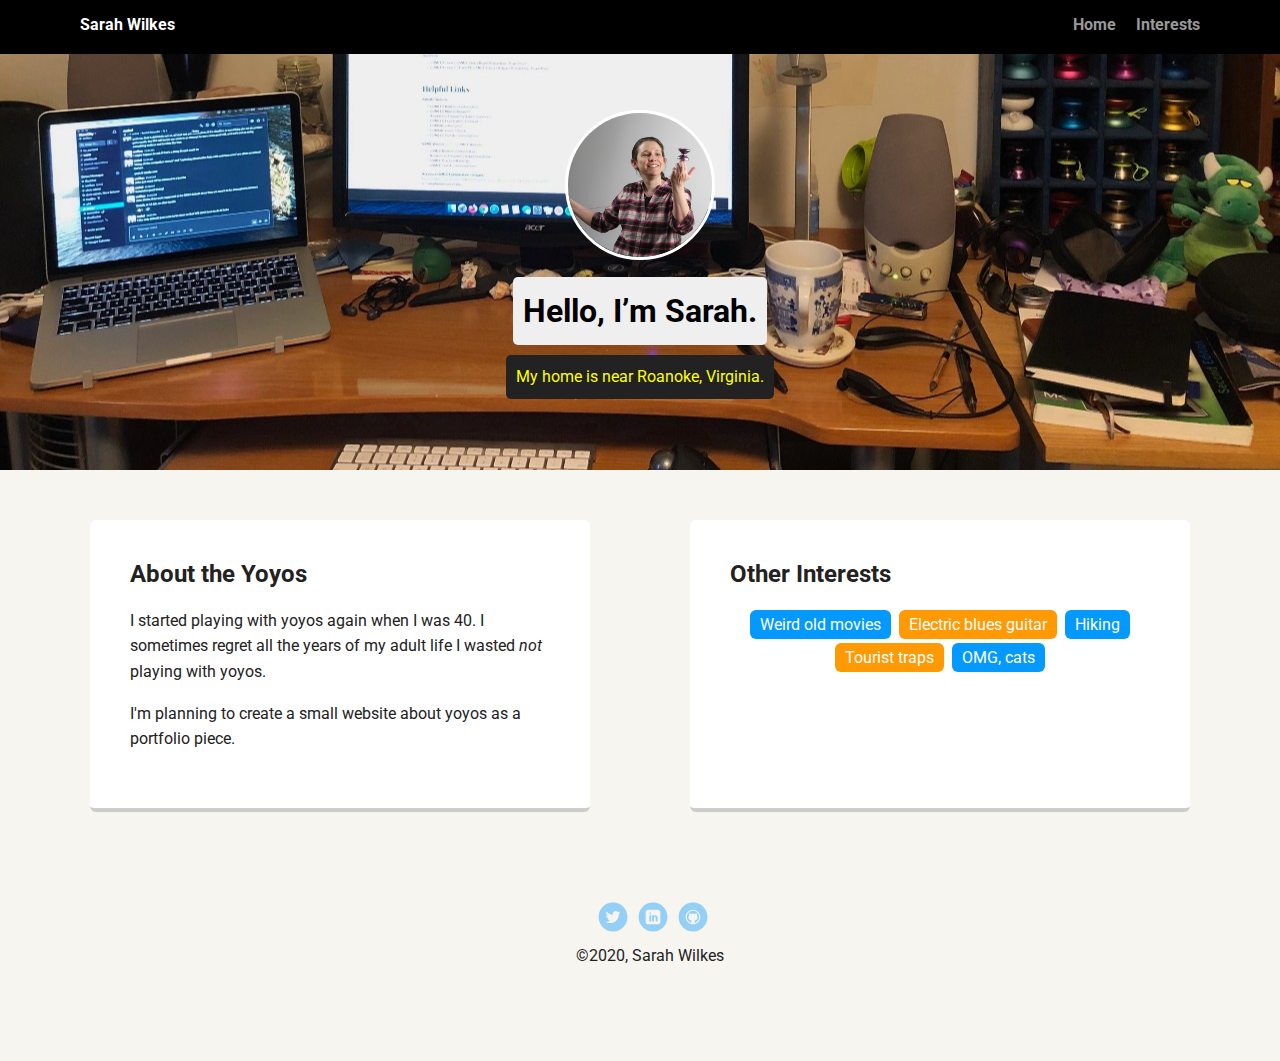
==== interests.html @ 7af96751 "add work done so far" ====
<!doctype html>
<html lang="en">
<head>
  <meta charset="utf-8">
  <title>Sarah Wilkes' Interests</title>
  <meta name="viewport" content="width=device-width, initial-scale=1.0">
  <link rel="stylesheet" href="styles.css">
  <link href="https://fonts.googleapis.com/css?family=Muli%7CRoboto:400,300,500,700,900" rel="stylesheet">
</head>
<body>

  <div class="main-nav">
      <ul class="nav">
        <li class="name">Sarah Wilkes</li>
        <li><a href="index.html">Home</a></li>
        <li><a href="interests.html">Interests</a></li>
      </ul>
  </div>

  <header>
    <img src="images/IMG_6588 400KB.jpg" alt="Sarah Wilkes" class="profile-image">
    <h1 class="tag name">Hello, I’m Sarah.</h1>
    <p class="tag location">My home is near Roanoke, Virginia.</p>
  </header>

  <main class="flex">
    <div class="card">
      <h2>About the Yoyos</h2>
        <p>I started playing with yoyos again when I was 40. I sometimes regret all the years of my adult life I wasted <em>not</em> playing with yoyos.</p>
        <p>I'm planning to create a small website about yoyos as a portfolio piece.</p>
   </div> 

    <div class="card">
      <h2>Other Interests</h2>
      <ul class="skills">
        <li>Weird old movies</li>
        <li>Electric blues guitar</li>
        <li>Hiking</li>
        <li>Tourist traps</li>
        <li>OMG, cats</li>
      </ul>
    </div> 

  </main>
  <footer>
    <ul>
      <li><a href="https://twitter.com/Sarah_Wilkes" class="social twitter">Twitter</a></li>
      <li><a href="https://www.linkedin.com/in/sarah-wilkes-5560aaa8/" class="social linkedin">LinkedIn</a></li>
      <li><a href="https://github.com/mightycoyote" class="social github">Github</a></li>
    </ul>
    <p class="copyright">&copy;2020, Sarah Wilkes</p>
  </footer>
</body>
</html>
---- styles.css ----
/* Global Layout Set-up */
* { 
  box-sizing: border-box;
}
  
body {
  margin: 0;
  padding: 0;
  text-align: center;
  font-family: 'Roboto', sans-serif;
  color: #222;
  background: #f7f5f0;
}
/* Link Styles */

a {
  text-decoration: none;
  color: #999;
}
a:hover {
  color: #6633ff;
}

/* Section Styles */

.main-nav {
  width: 100%;
  background: black;
  min-height: 30px;
  padding: 10px;
  position: fixed;
  text-align: center;
}
.nav {
  display: flex;
  justify-content: space-around;
  font-weight: 700;
  list-style-type: none;
  margin: 0 auto;
  padding: 0;
}

.nav .name {
    display: block;
    margin-right: auto;
    color: white;
}
.nav li {
  padding: 5px 10px 10px 10px;
}
.nav a {
  transition: all .5s;
}
.nav a:hover {
  color: white
}

header {
  text-align: center;
  background: url('images/IMG_1345 1 MB.jpg') no-repeat 50% 95% ;
  background-size: cover;
  overflow: hidden;
  padding-top: 60px;
}
header {
  line-height: 1.5;
}
header .profile-image {
  margin-top: 50px;
  width: 150px;
  height: 150px;
  border-radius: 50%;
  border: 3px solid white;
  transition: all .5s;
}
header .profile-image:hover {
  transform: scale(1.2) rotate(5deg);
}
.tag {
  background-color: #efefef;
  color: black;
  padding: 10px;
  border-radius: 5px;
  display: table;
  margin: 10px auto;
} 
.location {
  background-color: #222;
  color: yellow;
}
.card {
  margin: 30px;
  padding: 20px 40px 40px;
  max-width: 500px;
  text-align: left;
  background: #fff;
  border-bottom: 4px solid #ccc;
  border-radius: 6px;
  transition: all .5s;
}
.card:hover {
  border-color: #ff99ff;
}

ul.skills {
  padding: 0;
  text-align: center;
}

.skills li {
  border-radius: 6px;
  display: inline-block;
  background: #ff9904;
  color: white;
  padding: 5px 10px;
  margin: 2px;
}

.skills li:nth-child(odd) {
  background: #0399ff;
}

footer {
  width: 100%;
  min-height: 30px;
  padding: 20px 0 40px 20px;
}

footer .copyright {
  top: -8px;
  font-size: .75em;
}

footer ul {
  list-style-type: none;
  margin: 0;
  padding: 0;
}

footer ul li {
  display: inline-block;
}

a.social {
  display: inline-block;
  text-indent: -9999px;
  margin-left: 5px;
  width: 30px;
  height: 30px;
  background-size: 30px 30px;
  opacity: .4;
  transition: all .5s;
}
a.twitter {
  background-image: url(images/twitter.svg);
}
a.linkedin {
  background-image: url(images/linkedin.svg);
}
a.github {
  background-image: url(images/github.svg);
}
a.social:hover {
  opacity: 1;
}
.clearfix {
  clear: both;
}

/* Styles for larger screens */
@media screen and (min-width: 720px) {
  
  .flex {
      display: -ms-flexbox;      /* TWEENER - IE 10 */
      display: flex; 
      max-width: 1200px;
      -ms-flex-pack: distribute;
      justify-content: space-around;
      margin: 0 auto;
  }

  header {
    min-height: 470px;
  }

  .nav {
    max-width: 1200px;
    padding: 0 30px;
  }


  main {
    padding-top: 20px;
  }

  main p {
    line-height: 1.6em;
  }

  footer {
    font-size: 1.3em;
    max-width: 1200px;
    margin: 40px auto;
  }

}
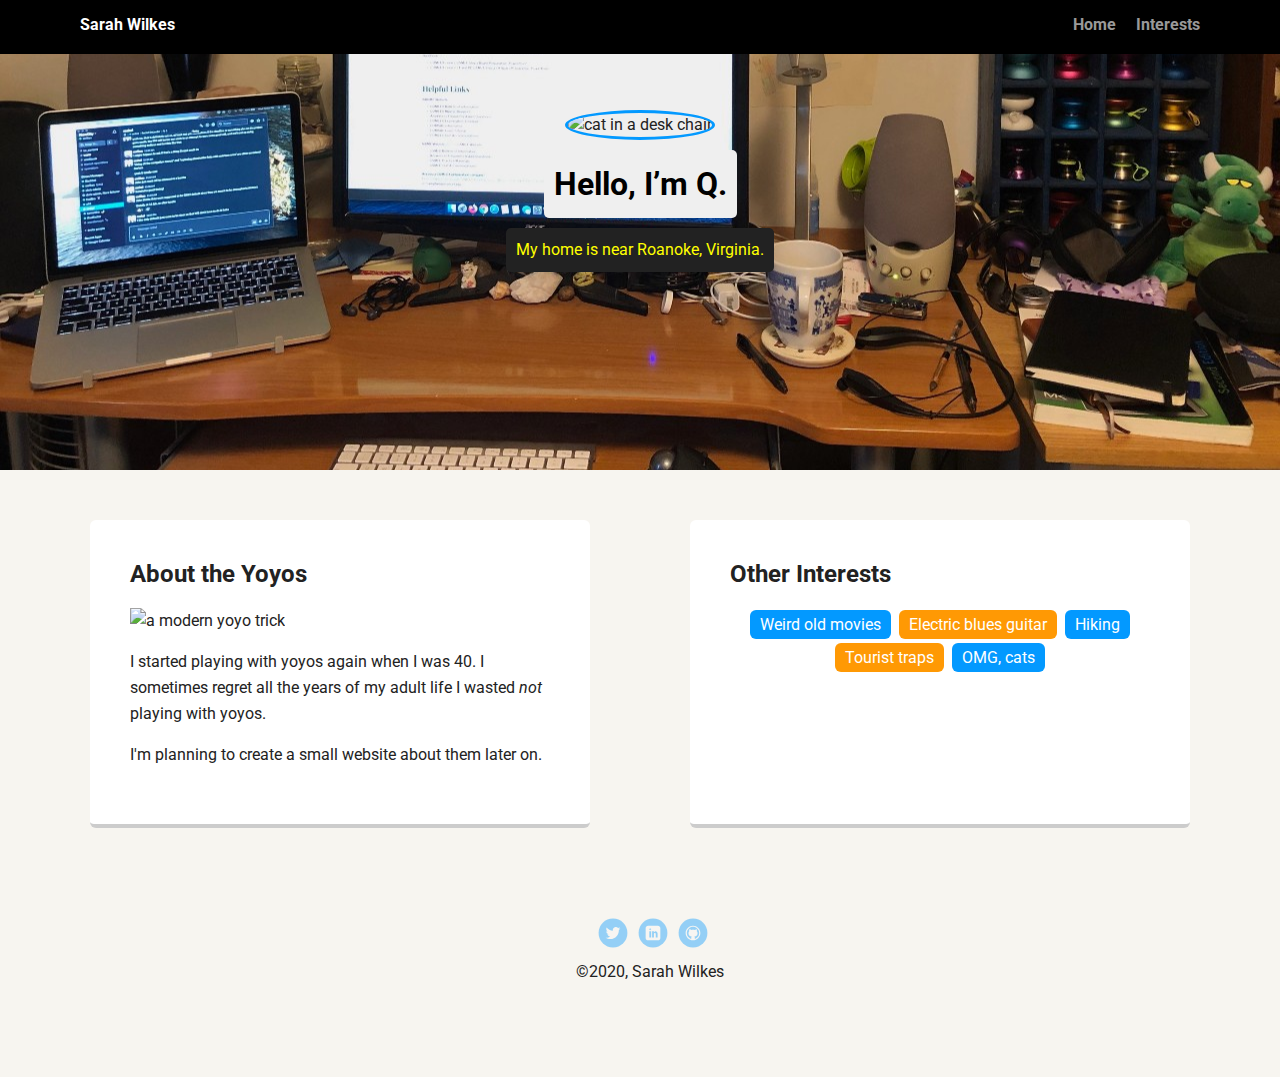
==== commit e5adf4bb: "update content and card styling" ====
--- a/interests.html
+++ b/interests.html
@@ -18,19 +18,20 @@
   </div>
 
   <header>
-    <img src="images/IMG_6588 400KB.jpg" alt="Sarah Wilkes" class="profile-image">
-    <h1 class="tag name">Hello, I’m Sarah.</h1>
+    <img src="images/cat.jpg" alt="cat in a desk chair" class="profile-image">
+    <h1 class="tag name">Hello, I’m Q.</h1>
     <p class="tag location">My home is near Roanoke, Virginia.</p>
   </header>
 
   <main class="flex">
-    <div class="card">
+    <div class="card-a">
       <h2>About the Yoyos</h2>
+        <p><img src="images/yoyo-tension.jpg" alt="a modern yoyo trick" class="additional-image"></p>
         <p>I started playing with yoyos again when I was 40. I sometimes regret all the years of my adult life I wasted <em>not</em> playing with yoyos.</p>
-        <p>I'm planning to create a small website about yoyos as a portfolio piece.</p>
+        <p>I'm planning to create a small website about them later on.</p>
    </div> 
 
-    <div class="card">
+    <div class="card-b">
       <h2>Other Interests</h2>
       <ul class="skills">
         <li>Weird old movies</li>
--- a/styles.css
+++ b/styles.css
@@ -70,11 +70,11 @@
   width: 150px;
   height: 150px;
   border-radius: 50%;
-  border: 3px solid white;
+  border: 3px solid #0399ff;
   transition: all .5s;
 }
 header .profile-image:hover {
-  transform: scale(1.2) rotate(5deg);
+  transform: translate(0px, -10px);
 }
 .tag {
   background-color: #efefef;
@@ -88,7 +88,12 @@
   background-color: #222;
   color: yellow;
 }
-.card {
+.additional-image {
+  width: 200px;
+  height: 200px;
+}
+
+.card-a {
   margin: 30px;
   padding: 20px 40px 40px;
   max-width: 500px;
@@ -98,8 +103,22 @@
   border-radius: 6px;
   transition: all .5s;
 }
-.card:hover {
-  border-color: #ff99ff;
+.card-a:hover {
+  border-color: #0399ff;
+}
+
+.card-b {
+  margin: 30px;
+  padding: 20px 40px 40px;
+  max-width: 500px;
+  text-align: left;
+  background: #fff;
+  border-bottom: 4px solid #ccc;
+  border-radius: 6px;
+  transition: all .5s;
+}
+.card-b:hover {
+  border-color: #ff9904;
 }
 
 ul.skills {
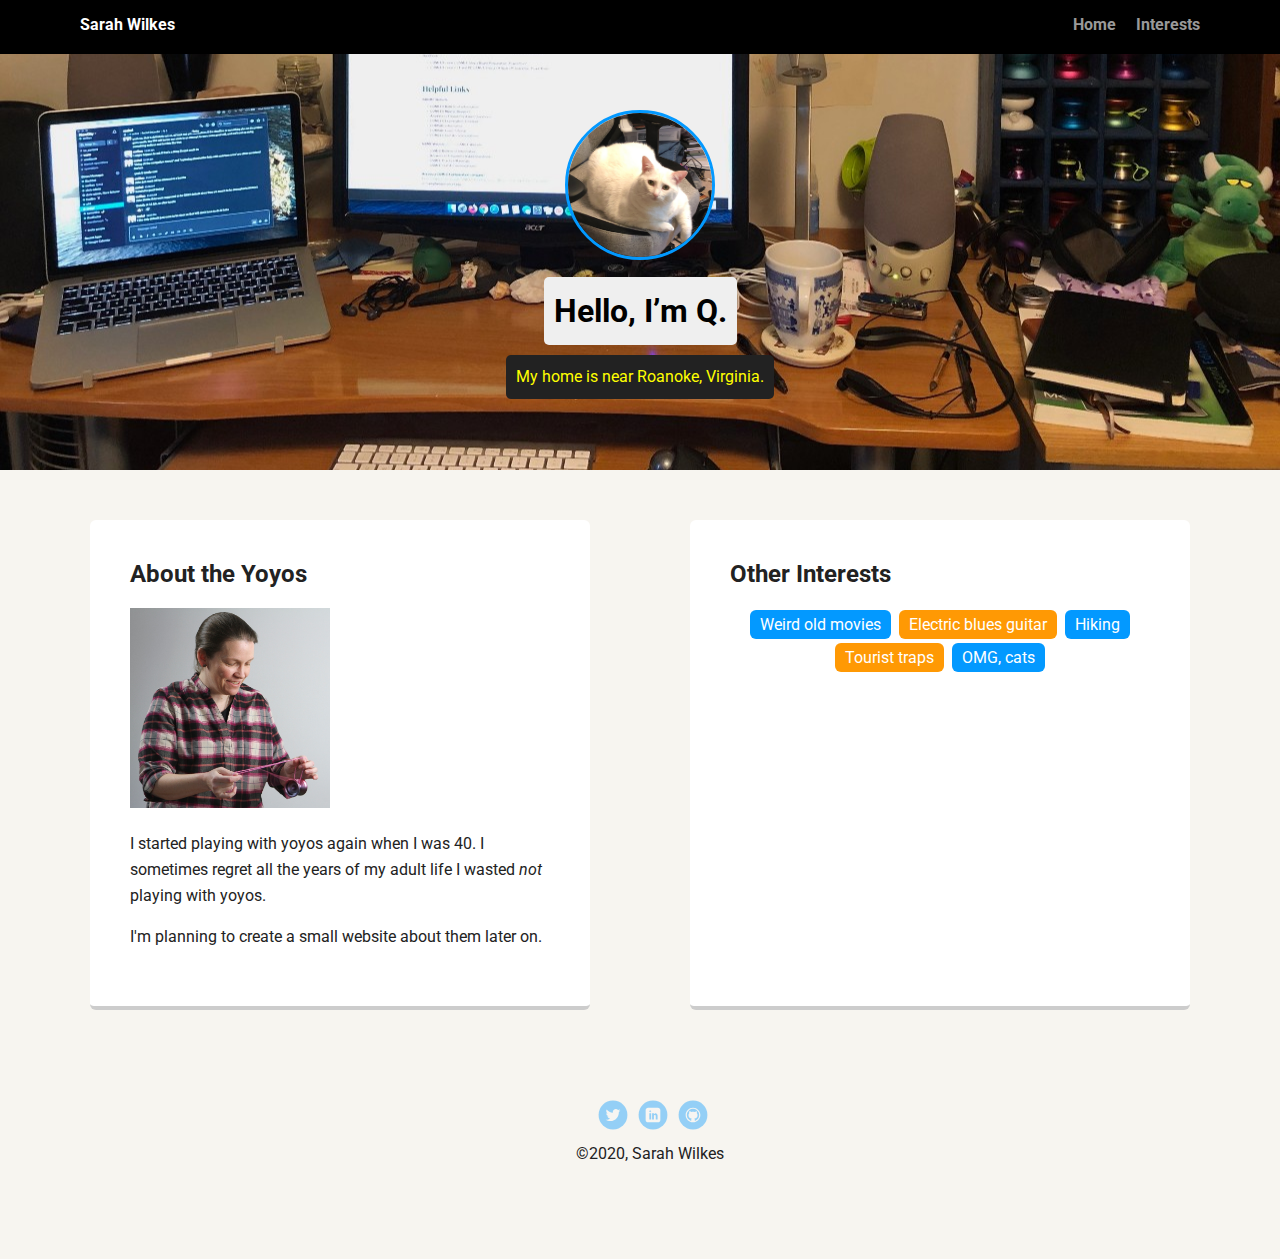
==== commit 00befbc4: "replace div tags with better ones" ====
--- a/interests.html
+++ b/interests.html
@@ -9,13 +9,13 @@
 </head>
 <body>
 
-  <div class="main-nav">
+  <nav class="main-nav">
       <ul class="nav">
         <li class="name">Sarah Wilkes</li>
         <li><a href="index.html">Home</a></li>
         <li><a href="interests.html">Interests</a></li>
       </ul>
-  </div>
+  </nav>
 
   <header>
     <img src="images/cat.jpg" alt="cat in a desk chair" class="profile-image">
@@ -24,14 +24,14 @@
   </header>
 
   <main class="flex">
-    <div class="card-a">
+    <section class="card-a">
       <h2>About the Yoyos</h2>
         <p><img src="images/yoyo-tension.jpg" alt="a modern yoyo trick" class="additional-image"></p>
         <p>I started playing with yoyos again when I was 40. I sometimes regret all the years of my adult life I wasted <em>not</em> playing with yoyos.</p>
         <p>I'm planning to create a small website about them later on.</p>
-   </div> 
+    </section> 
 
-    <div class="card-b">
+    <section class="card-b">
       <h2>Other Interests</h2>
       <ul class="skills">
         <li>Weird old movies</li>
@@ -40,7 +40,7 @@
         <li>Tourist traps</li>
         <li>OMG, cats</li>
       </ul>
-    </div> 
+    </section> 
 
   </main>
   <footer>
--- a/styles.css
+++ b/styles.css
@@ -57,7 +57,7 @@
 
 header {
   text-align: center;
-  background: url('images/IMG_1345 1 MB.jpg') no-repeat 50% 95% ;
+  background: url('images/desk.jpg') no-repeat 50% 95% ;
   background-size: cover;
   overflow: hidden;
   padding-top: 60px;
